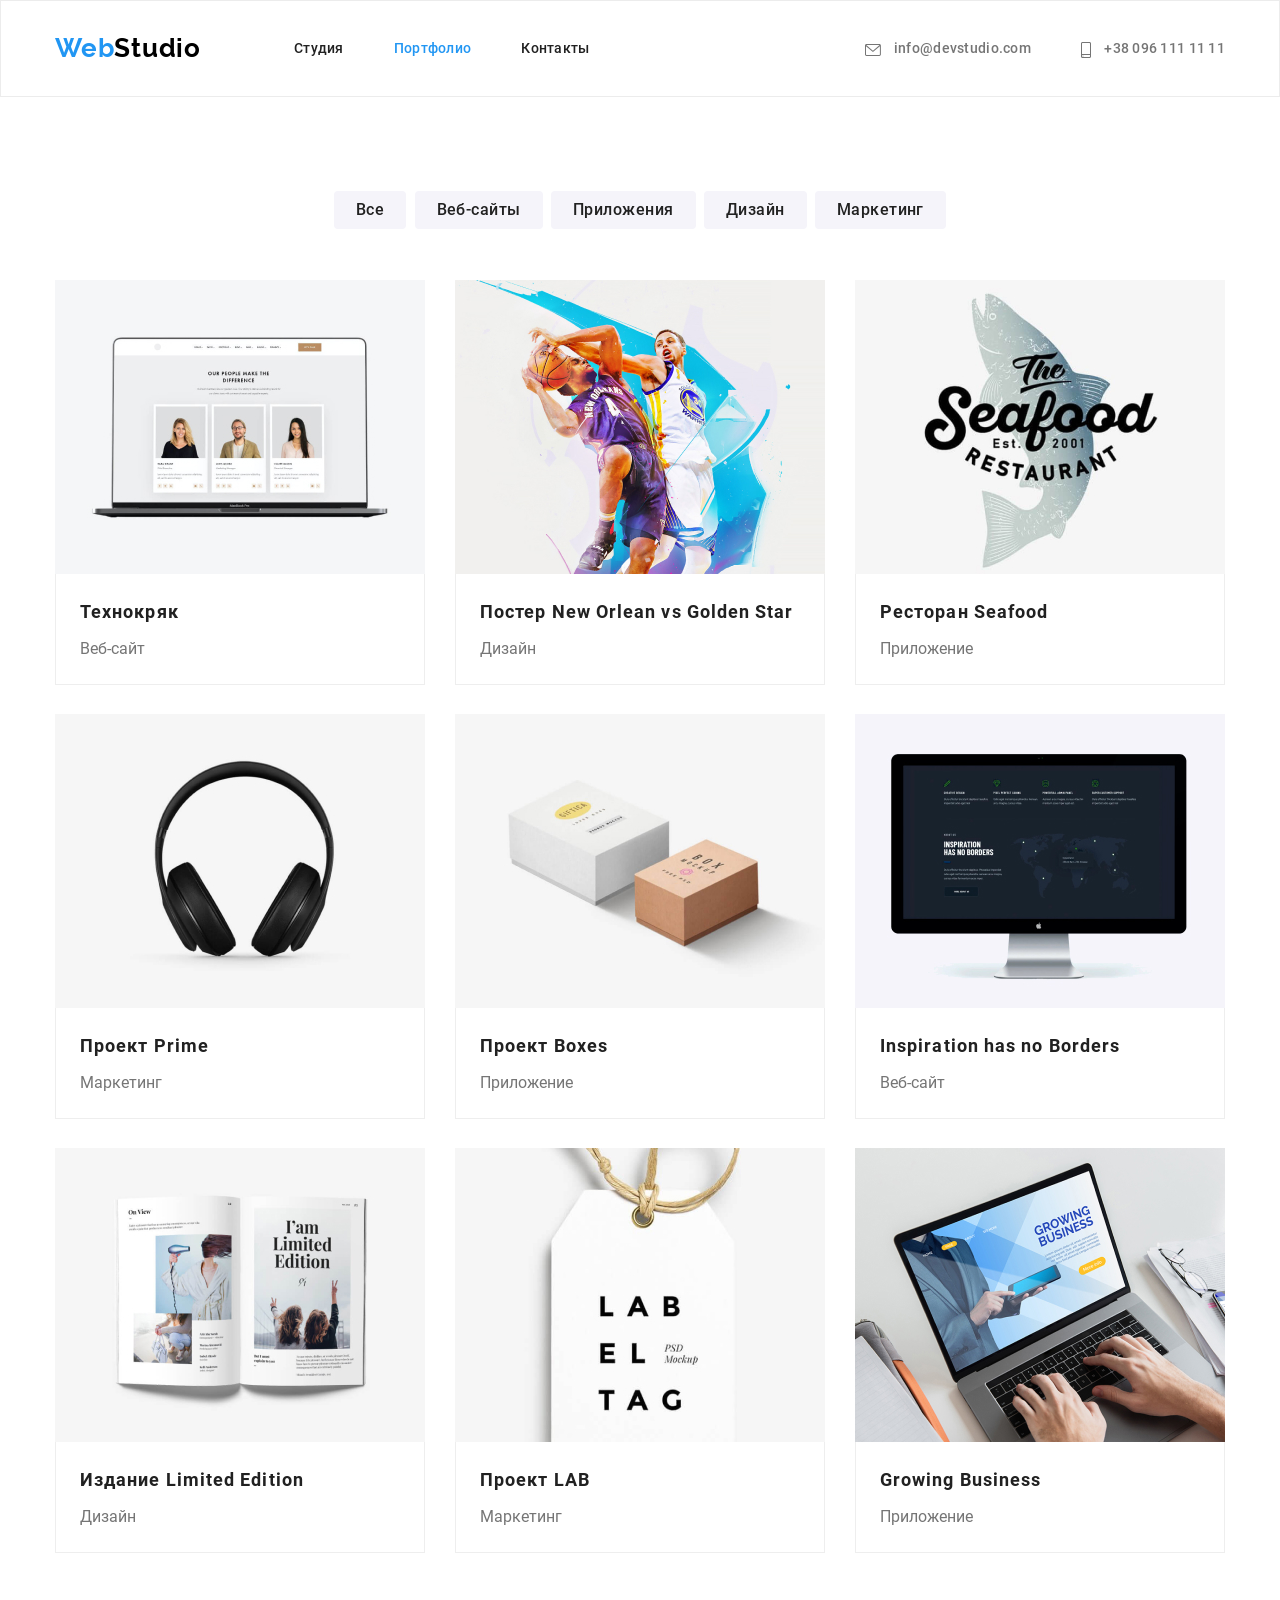
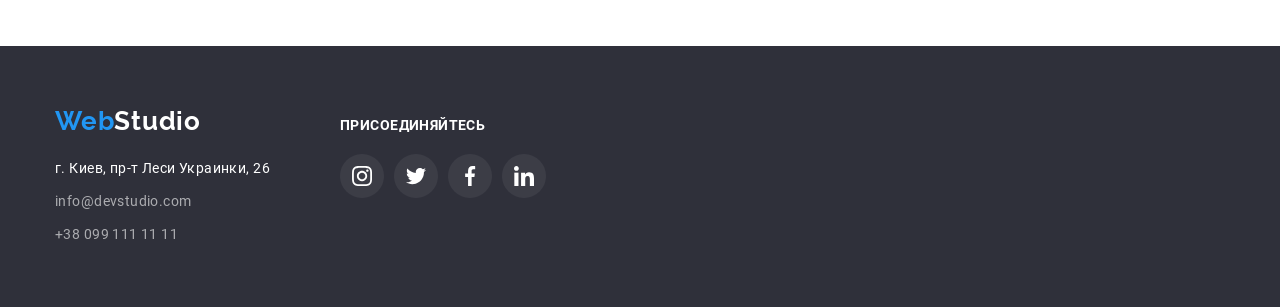
==== portfolio.html @ 945fa8ff "start" ====
<!DOCTYPE html>
<html lang="ru">

<head>
    <meta charset="UTF-8">
    <meta name="viewport" content="width=device-width, initial-scale=1.0">
    <title>Портфолио</title>
    <link rel="stylesheet"
        href="https://cdnjs.cloudflare.com/ajax/libs/modern-normalize/1.0.0/modern-normalize.min.css">
    <link rel="stylesheet" href="./css/fonts.css">
    <link rel="stylesheet" href="./css/style.css">
</head>

<body>
    <header class="header">
        <div class="container">
            <!-- Navigation -->
            <nav class="nav">
                <a class="nav-logo" href="./index.html">
                    <span class="logo-accent">Web</span>Studio
                </a>

                <ul class="nav-list">
                    <li class="nav-item">
                        <a class="item-link" href="./index.html">Студия</a>
                    </li>
                    <li class="nav-item">
                        <a class="item-link nav-accent" href="./portfolio.html">Портфолио</a>
                    </li>
                    <li class="nav-item">
                        <a class="item-link" href="#">Контакты</a>
                    </li>
                </ul>

                <ul class="contacts">
                    <li class="contacts-item">
                        <a class="contacts-link" href="mailto:info@devstudio.com">
                            <svg class="contacts-icon" width="16" height="12">
                                <use href="./images/sprite.svg#icon-envelope"></use>
                            </svg>
                            info@devstudio.com
                        </a>
                    </li>
                    <li class="contacts-item">
                        <a class="contacts-link" href="tel:+380961111111">
                            <svg class="contacts-icon" width="10" height="16">
                                <use href="./images/sprite.svg#icon-smartphone"></use>
                            </svg>
                            +38 096 111 11 11
                        </a>
                    </li>
                </ul>
            </nav>
        </div>
    </header>

    <main>
        <!-- Portfolio -->
        <section class="portfolio">
            <div class="container">
                <h1 class="visually-hidden">Портфолио</h1>
                <ul class="filters">
                    <li class="filters-item">
                        <button type="button" class="filters-button">Все</button>
                    </li>
                    <li class="filters-item">
                        <button type="button" class="filters-button">Веб-сайты</button>
                    </li>
                    <li class="filters-item">
                        <button type="button" class="filters-button">Приложения</button>
                    </li>
                    <li class="filters-item">
                        <button type="button" class="filters-button">Дизайн</button>
                    </li>
                    <li class="filters-item">
                        <button type="button" class="filters-button">Маркетинг</button>
                    </li>
                </ul>

                <!-- Projects -->
                <ul class="projects">
                    <li class="projects-list">
                        <a class="projects-link" href="#">
                            <img class="projects-img" src="images/portfolio/tehno.jpg" alt="Технокряк" width="380"
                                height="294">
                            <div class="projects-discription">
                                <h3 class="projects-name">Технокряк</h3>
                                <p class="projects-title">Веб-сайт</p>
                            </div>
                        </a>
                    </li>
                    <li class="projects-list">
                        <a class="projects-link" href="#">
                            <img class="projects-img" src="images/portfolio/poster.jpg"
                                alt="Постер New Orlean vs Golden Star" width="380" height="294">
                            <div class="projects-discription">
                                <h3 class="projects-name">Постер New Orlean vs Golden Star</h3>
                                <p class="projects-title">Дизайн</p>
                            </div>
                        </a>
                    </li>
                    <li class="projects-list">
                        <a class="projects-link" href="#">
                            <img class="projects-img" src="images/portfolio/seafood.jpg" alt="Ресторан Seafood"
                                width="380" height="294">
                            <div class="projects-discription">
                                <h3 class="projects-name">Ресторан Seafood</h3>
                                <p class="projects-title">Приложение</p>
                            </div>
                        </a>
                    </li>
                    <li class="projects-list">
                        <a class="projects-link" href="#">
                            <img class="projects-img" src="images/portfolio/prime.jpg" alt="Проект Prime" width="380"
                                height="294">
                            <div class="projects-discription">
                                <h3 class="projects-name">Проект Prime</h3>
                                <p class="projects-title">Маркетинг</p>
                            </div>
                        </a>
                    </li>
                    <li class="projects-list">
                        <a class="projects-link" href="#">
                            <img class="projects-img" src="images/portfolio/boxes.jpg" alt="Проект Boxes" width="380"
                                height="294">
                            <div class="projects-discription">
                                <h3 class="projects-name">Проект Boxes</h3>
                                <p class="projects-title">Приложение</p>
                            </div>
                        </a>
                    </li>
                    <li class="projects-list">
                        <a class="projects-link" href="#">
                            <img class="projects-img" src="images/portfolio/inspiration.jpg"
                                alt="Inspiration has no Borders" width="380" height="294">
                            <div class="projects-discription">
                                <h3 class="projects-name">Inspiration has no Borders</h3>
                                <p class="projects-title">Веб-сайт</p>
                            </div>
                        </a>
                    </li>
                    <li class="projects-list">
                        <a class="projects-link" href="#">
                            <img class="projects-img" src="images/portfolio/limited.jpg" alt="Издание Limited Edition"
                                width="380" height="294">
                            <div class="projects-discription">
                                <h3 class="projects-name">Издание Limited Edition</h3>
                                <p class="projects-title">Дизайн</p>
                            </div>
                        </a>
                    </li>
                    <li class="projects-list">
                        <a class="projects-link" href="#">
                            <img class="projects-img" src="images/portfolio/lab.jpg" alt="Проект LAB" width="380"
                                height="294">
                            <div class="projects-discription">
                                <h3 class="projects-name">Проект LAB</h3>
                                <p class="projects-title">Маркетинг</p>
                            </div>
                        </a>
                    </li>
                    <li class="projects-list">
                        <a class="projects-link" href="#">
                            <img class="projects-img" src="images/portfolio/growing.jpg" alt="Growing Business"
                                width="380" height="294">
                            <div class="projects-discription">
                                <h3 class="projects-name">Growing Business</h3>
                                <p class="projects-title">Приложение</p>
                            </div>
                        </a>
                    </li>
                </ul>
            </div>
        </section>
    </main>

    <footer class="footer">
        <div class="container">
            <!-- Contacts-->
            <div class="footer-address">
                <a href="./index.html" class="footer-link">
                    <span class="footer-logo">Web</span>Studio
                </a>
                <address class="address">
                    <ul class="address-list">
                        <li class="address-item">
                            <a class="address-map" href="https://goo.gl/maps/bj7WodvELnyaLLuA9" target="_blank">г. Киев,
                                пр-т Леси Украинки, 26</a>
                        </li>
                        <li class="address-item">
                            <a class="address-link" href="mailto:info@devstudio.com">info@devstudio.com</a>
                        </li>
                        <li class="address-item">
                            <a class="address-link" href="tel:+380961111111">+38 099 111 11 11</a>
                        </li>
                    </ul>
                </address>
            </div>
            <div class="footer-social">
                <h2 class="footer-title">присоединяйтесь</h2>
                <ul class="footer-social-list">
                    <li class="footer-social-item">
                        <a class="footer-social-link" href="https://www.instagram.com" target="_blank">
                            <svg class="footer-social-icon" width="20" height="20">
                                <use href="./images/sprite.svg#icon-instagram"></use>
                            </svg>
                        </a>
                    </li>
                    <li class="footer-social-item">
                        <a class="footer-social-link" href="https://twitter.com" target="_blank">
                            <svg class="footer-social-icon" width="20" height="20">
                                <use href="./images/sprite.svg#icon-twitter"></use>
                            </svg>
                        </a>
                    </li>
                    <li class="footer-social-item">
                        <a class="footer-social-link" href="https://www.facebook.com" target="_blank">
                            <svg class="footer-social-icon" width="20" height="20">
                                <use href="./images/sprite.svg#icon-facebook"></use>
                            </svg>
                        </a>
                    </li>
                    <li class="footer-social-item">
                        <a class="footer-social-link" href="https://www.linkedin.com" target="_blank">
                            <svg class="footer-social-icon" width="20" height="20">
                                <use href="./images/sprite.svg#icon-linkedin"></use>
                            </svg>
                        </a>
                    </li>
                </ul>
            </div>
        </div>
    </footer>
</body>

</html>
---- css/fonts.css ----
@font-face {
  font-family: "Roboto";
  src: url("../font/Roboto-Bold.woff2") format("woff2"),
    url("../font/Roboto-Bold.woff") format("woff");
  font-weight: 700;
  font-style: normal;
}

@font-face {
  font-family: "Roboto";
  src: url("../font/Roboto-Regular.woff2") format("woff2"),
    url("../font/Roboto-Regular.woff") format("woff");
  font-weight: 400;
  font-style: normal;
}

@font-face {
  font-family: "Roboto";
  src: url("../font/Roboto-Black.woff2") format("woff2"),
    url("../font/Roboto-Black.woff") format("woff");
  font-weight: 900;
  font-style: normal;
}

@font-face {
  font-family: "Roboto";
  src: url("../font/Roboto-Medium.woff2") format("woff2"),
    url("../font/Roboto-Medium.woff") format("woff");
  font-weight: 500;
  font-style: normal;
}

@font-face {
  font-family: "Raleway";
  src: url("../font/Raleway-Bold.woff2") format("woff2"),
    url("../font/Raleway-Bold.woff") format("woff");
  font-weight: 700;
  font-style: normal;
}
---- css/style.css ----
:root {
  --primary-text-color: #212121;
  --secondary-text-color: #757575;
  --accent-text-color: #2196f3;
  --reserve-text-color: #ffffff;
  --primary-font-family: "Roboto", sans-serif;
  --secondary-font-family: "Raleway", sans-serif;
}

html {
  box-sizing: border-box;
}

*,
*::before,
*::after {
  box-sizing: inherit;
}

body {
  font-family: var(--primary-font-family);
}

h1,
h2,
h3,
p {
  margin: 0;
}

ul {
  list-style: none;
  margin: 0;
  padding: 0;
}

a {
  text-decoration: none;
}

img {
  display: block;
  max-width: 100%;
  height: auto;
}

.container {
  width: 1200px;
  padding: 0 15px;
  margin: 0 auto;
}

.title {
  margin-bottom: 50px;
  color: var(--primary-text-color);
  font-size: 36px;
  font-weight: 700;
  font-style: normal;
  text-align: center;
  line-height: 1.16;
  letter-spacing: 0.03em;
}

.visually-hidden {
  position: absolute;
  width: 1px;
  height: 1px;
  margin: -1px;
  border: 0;
  padding: 0;

  white-space: nowrap;
  clip-path: inset(100%);
  clip: rect(0 0 0 0);
  overflow: hidden;
}

/* ========== HEADER ==========*/
.header {
  border: 1px solid #ececec;
}
.nav {
  display: flex;
  align-items: center;
  padding-top: 32px;
  padding-bottom: 32px;
}
.nav-logo {
  font-family: var(--secondary-font-family);
  color: #000000;
  font-weight: 700;
  font-size: 26px;
  font-style: normal;
  line-height: 1.19;
  letter-spacing: 0.03em;
}

.nav-list {
  display: flex;
  align-items: center;
  margin-left: 93px;
}

.nav-item:not(:last-child) {
  margin-right: 50px;
}

.logo-accent {
  color: var(--accent-text-color);
}

.item-link {
  color: var(--primary-text-color);
  font-size: 14px;
  font-weight: 500;
  font-style: normal;
  line-height: 1.14;
  letter-spacing: 0.02em;
}

.nav-accent {
  color: var(--accent-text-color);
}

.contacts {
  display: flex;
  align-items: center;
  margin-left: auto;
}

.contacts-item {
  margin-left: 50px;
}

.contacts-link {
  color: var(--secondary-text-color);
  font-size: 14px;
  font-weight: 500;
  font-style: normal;
  line-height: 1.14;
  letter-spacing: 0.02em;
}

.item-link:hover,
.item-link:focus,
.contacts-link:hover,
.contacts-link:focus {
  color: var(--accent-text-color);
}

.contacts-icon {
  fill: currentColor;
  margin-right: 10px;
  vertical-align: middle;
}

/* =========== HERO ==========*/
.hero {
  background-color: #2f303a;
  background-image: linear-gradient(
      rgba(47, 48, 58, 0.4),
      rgba(47, 48, 58, 0.4)
    ),
    url(../images/hero/hero.jpg);
  max-width: 1600px;
  background-repeat: no-repeat;
  background-position: center;
  margin: auto;
  background-size: cover;
  text-align: center;
  padding-top: 200px;
  padding-bottom: 200px;
}

.hero-title {
  color: var(--reserve-text-color);
  font-size: 44px;
  font-weight: 900;
  font-style: normal;
  line-height: 1.36;
  letter-spacing: 0.06em;
  text-transform: uppercase;
  margin-bottom: 30px;
}

.hero-btn {
  display: block;
  margin: 0 auto;
  min-width: 200px;
  height: 50px;
  border-radius: 4px;
  border: 1px solid var(--accent-text-color);
  color: var(--reserve-text-color);
  background-color: var(--accent-text-color);
  font-size: 16px;
  font-weight: 700;
  font-style: normal;
  letter-spacing: 0.06em;
  line-height: 1.87;
  align-items: center;
}

/* ========= ADVANTAGES ======== */
.advantage {
  padding-top: 94px;
  padding-bottom: 94px;
}

.advantage-list {
  display: flex;
  align-items: flex-start;
  justify-content: space-between;
}

.advantage-item {
  min-width: 270px;
}

.advantage-pic {
  background-color: #f5f4fa;
  border-radius: 4px;
  height: 120px;
  padding: 25px 100px;
  margin-bottom: 30px;
}

.advantage-item:not(:last-child) {
  margin-right: 30px;
}

.advantage-title {
  color: var(--primary-text-color);
  font-size: 14px;
  font-weight: 700;
  font-style: normal;
  line-height: 1.14;
  letter-spacing: 0.03em;
  text-transform: uppercase;
  margin-bottom: 10px;
}

.advantage-text {
  color: var(--secondary-text-color);
  font-size: 14px;
  font-weight: 400;
  font-style: normal;
  line-height: 1.71;
  letter-spacing: 0.03em;
}

/*  ========SERVICES======== */
.services {
  padding-bottom: 94px;
}

.services-list {
  display: flex;
  justify-content: space-between;
}

/* ======= TEAM ======= */
.team {
  background-color: #f5f4fa;
  text-align: center;
  padding-top: 94px;
  padding-bottom: 94px;
}

.team-list {
  display: flex;
  justify-content: space-between;
}

.team-worker {
  background-color: #ffffff;
  width: 270px;
  height: 428px;
  box-shadow: 0px 1px 3px rgba(0, 0, 0, 0.12), 0px 1px 1px rgba(0, 0, 0, 0.14),
    0px 2px 1px rgba(0, 0, 0, 0.2);
  border-radius: 0px 0px 4px 4px;
  padding-bottom: 30px;
}

.worker-discription {
  margin-top: 30px;
  padding-right: 32px;
  padding-left: 32px;
}

.worker-name {
  color: var(--primary-text-color);
  font-size: 16px;
  font-weight: 500;
  font-style: normal;
  text-align: center;
  line-height: 1.18;
  letter-spacing: 0.03em;
}

.worker-post {
  color: var(--secondary-text-color);
  margin-top: 10px;
  font-size: 16px;
  font-weight: 400;
  font-style: normal;
  line-height: 1.18;
  letter-spacing: 0.03em;
}

.worker-social {
  display: flex;
  margin-top: 16px;
  justify-content: space-between;
}

.social-link {
  display: flex;
  justify-content: center;
  align-items: center;
  width: 44px;
  height: 44px;
  border-radius: 50%;
  color: #afb1b8;
}

.social-link:hover,
.social-link:focus {
  background-color: var(--accent-text-color);
  color: var(--reserve-text-color);
}

.social-network {
  fill: currentColor;
}

/* ========= REGULAR CUSTOMERS ======== */
.customers {
  padding-top: 94px;
  padding-bottom: 94px;
}

.customers-list {
  display: flex;
  justify-content: space-between;
}

.customers-link {
  display: flex;
  justify-content: center;
  align-items: center;
  color: #afb1b8;
  width: 170px;
  height: 90px;
  border: 1px solid;
  border-radius: 4px;
}

.customers-logo {
  fill: currentColor;
}

.customers-link:hover,
.customers-link:focus {
  color: var(--accent-text-color);
  border-color: var(--accent-text-color);
}

/* ====== PORTFOLIO BUTTONS ======== */
.filters {
  display: flex;
  width: 620px;
  min-height: 39px;
  margin: auto;
  margin-bottom: 50px;
  justify-content: space-between;
}

.filters-item {
  display: block;
  margin: 0 auto;
}

.filters-button {
  padding: 6px 22px;
  font-family: var(--primary-font-family);
  background-color: #f5f4fa;
  color: var(--primary-text-color);
  font-size: 16px;
  font-weight: 500;
  text-align: center;
  line-height: 1.62;
  letter-spacing: 0.03em;
  border-radius: 4px;
  cursor: pointer;
  border: none;
}

.filters-button:hover,
.filters-button:focus {
  background-color: var(--accent-text-color);
  color: var(--reserve-text-color);
}

/* ====== PORTFOLIO PROJECTS ======== */
.portfolio .container {
  padding-bottom: 94px;
  padding-top: 94px;
}
.projects {
  display: flex;
  justify-content: space-between;
  flex-wrap: wrap;
}

.projects-list {
  width: 370px;
  height: 404px;
  margin-bottom: 30px;
}

.projects-link {
  display: block;
}

.projects-link:hover,
.projects-link:focus {
  box-shadow: 0px 1px 1px rgba(0, 0, 0, 0.12), 0px 4px 4px rgba(0, 0, 0, 0.06),
    1px 4px 6px rgba(0, 0, 0, 0.16);
}

.projects-list:nth-last-child(-n + 3) {
  margin-bottom: 0;
}

.projects-discription {
  padding: 20px 24px;
  border-right: 1px solid #eeeeee;
  border-bottom: 1px solid #eeeeee;
  border-left: 1px solid #eeeeee;
}

.projects-name {
  color: var(--primary-text-color);
  height: 35px;
  font-size: 18px;
  font-weight: 700;
  font-style: normal;
  line-height: 2;
  letter-spacing: 0.06em;
  margin-bottom: 5px;
}

.projects-title {
  color: var(--secondary-text-color);
  height: 30px;
  font-size: 16px;
  font-weight: 400;
  font-style: normal;
  line-height: 1.87;
  letter-spacing: 0.03;
}

/* ====== FOOTER ======== */
.footer {
  background-color: #2f303a;
}

.footer .container {
  padding-top: 60px;
  padding-bottom: 60px;
  display: flex;
}
.footer-social {
  margin-left: 70px;
  padding-top: 12px;
  width: 206px;
  height: 80px;
}

.footer-social-item {
  width: 44px;
  height: 44px;
}

.footer-social-list {
  display: flex;
  justify-content: space-between;
  margin-top: 20px;
}

.footer-social-link {
  display: flex;
  justify-content: center;
  align-items: center;
  width: 44px;
  height: 44px;
  border-radius: 50%;
  color: var(--reserve-text-color);
  background-color: #ffffff10;
}

.footer-social-icon {
  fill: currentColor;
}

.footer-social-link:hover,
.footer-social-link:focus {
  background-color: var(--accent-text-color);
  color: var(--reserve-text-color);
}

.footer-link {
  font-family: var(--secondary-font-family);
  color: var(--reserve-text-color);
  font-size: 26px;
  font-weight: 700;
  font-style: normal;
  line-height: 1.19;
  letter-spacing: 0.03em;
}

.footer-title {
  font-family: var(--primary-font-family);
  color: var(--reserve-text-color);
  font-style: normal;
  font-weight: 700;
  font-size: 14px;
  line-height: 1.14;
  letter-spacing: 0.03em;
  text-transform: uppercase;
}

.footer-logo {
  color: var(--accent-text-color);
}

.address {
  margin-top: 20px;
}

.address-map {
  color: var(--reserve-text-color);
  font-size: 14px;
  font-weight: 400;
  font-style: normal;
  line-height: 1.71;
  letter-spacing: 0.03em;
}

.address-item:not(:last-child) {
  margin-bottom: 9px;
}

.address-link {
  color: rgba(255, 255, 255, 0.6);
  font-size: 14px;
  font-weight: 400;
  font-style: normal;
  line-height: 1.71;
  letter-spacing: 0.03em;
}
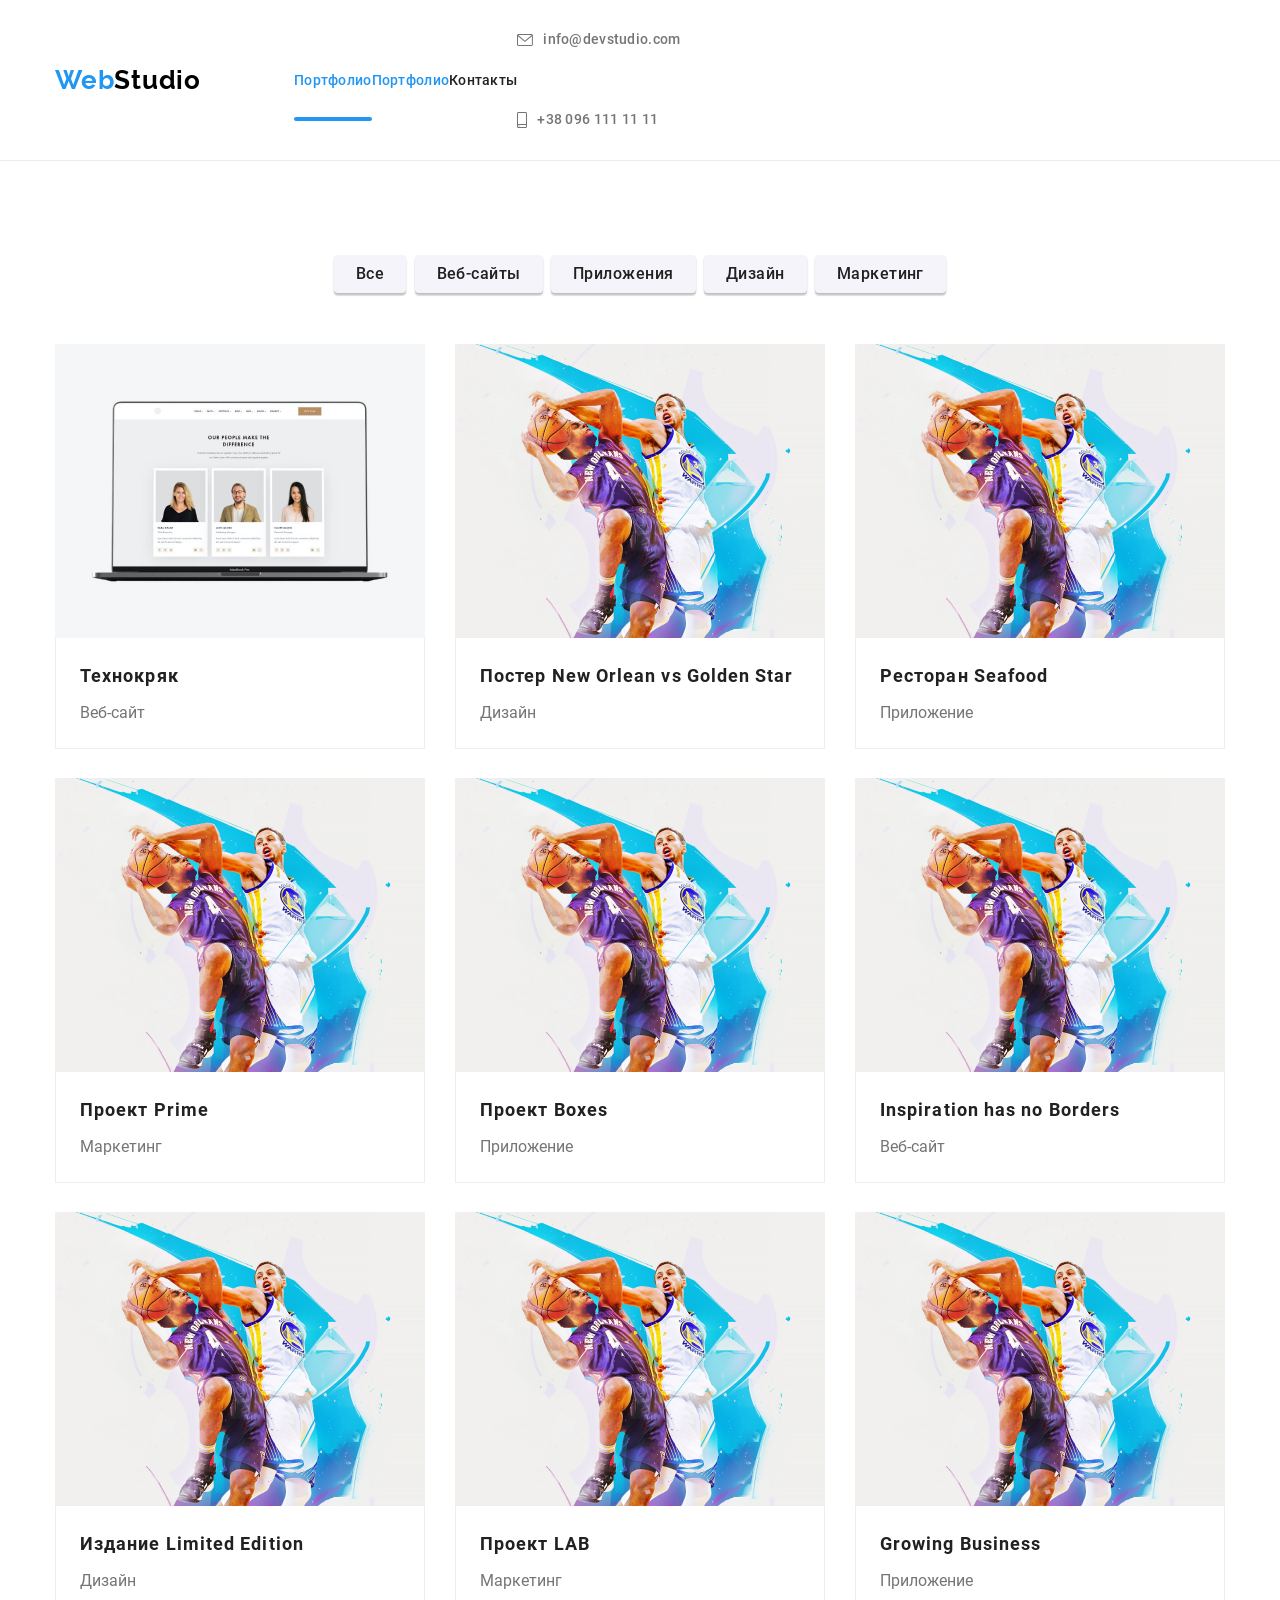
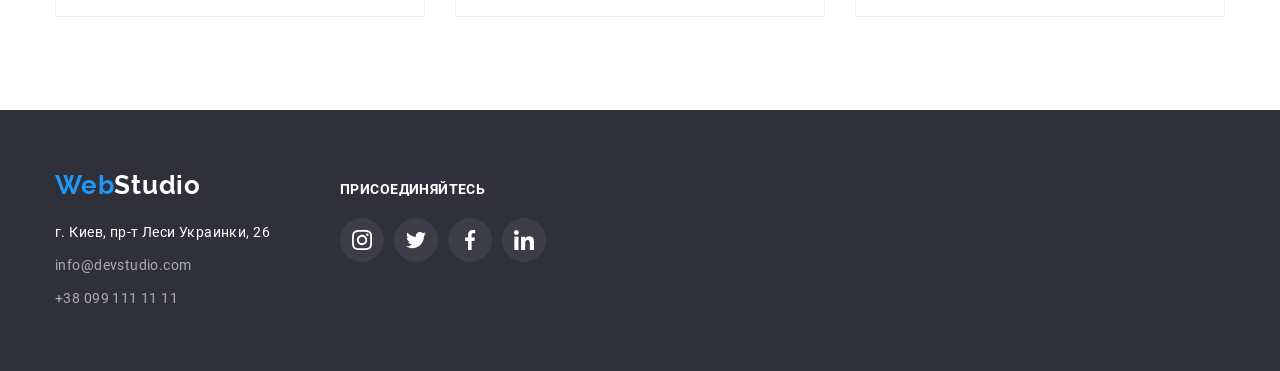
==== commit 868566e4: "addition modal bottoms and some changes" ====
--- a/portfolio.html
+++ b/portfolio.html
@@ -22,7 +22,7 @@
 
                 <ul class="nav-list">
                     <li class="nav-item">
-                        <a class="item-link" href="./index.html">Студия</a>
+                        <a class="item-link nav-accent active" href="./portfolio.html">Портфолио</a>
                     </li>
                     <li class="nav-item">
                         <a class="item-link nav-accent" href="./portfolio.html">Портфолио</a>
@@ -31,6 +31,7 @@
                         <a class="item-link" href="#">Контакты</a>
                     </li>
                 </ul>
+            </nav>
 
                 <ul class="contacts">
                     <li class="contacts-item">
@@ -50,7 +51,7 @@
                         </a>
                     </li>
                 </ul>
-            </nav>
+            
         </div>
     </header>
 
@@ -81,8 +82,12 @@
                 <ul class="projects">
                     <li class="projects-list">
                         <a class="projects-link" href="#">
-                            <img class="projects-img" src="images/portfolio/tehno.jpg" alt="Технокряк" width="380"
-                                height="294">
+                            <div class="thumb">
+                                <p class="overlay">Технокряк это современная площадка распространения коронавируса. Компании используют эту
+                                    платформу для цифрового
+                                    шпионажа и атак на защищённые сервера конкурентов.</p>
+                                <img class="projects-img" src="images/portfolio/tehno.jpg" alt="Технокряк" width="380" height="294">
+                            </div>
                             <div class="projects-discription">
                                 <h3 class="projects-name">Технокряк</h3>
                                 <p class="projects-title">Веб-сайт</p>
@@ -91,8 +96,13 @@
                     </li>
                     <li class="projects-list">
                         <a class="projects-link" href="#">
-                            <img class="projects-img" src="images/portfolio/poster.jpg"
-                                alt="Постер New Orlean vs Golden Star" width="380" height="294">
+                        <div class="thumb">
+                            <p class="overlay">Технокряк это современная площадка распространения коронавируса. Компании используют эту
+                                платформу для цифрового
+                                шпионажа и атак на защищённые сервера конкурентов.</p>
+                            <img class="projects-img" src="images/portfolio/poster.jpg" alt="Постер New Orlean vs Golden Star" width="380"
+                                height="294">
+                        </div>
                             <div class="projects-discription">
                                 <h3 class="projects-name">Постер New Orlean vs Golden Star</h3>
                                 <p class="projects-title">Дизайн</p>
@@ -101,8 +111,13 @@
                     </li>
                     <li class="projects-list">
                         <a class="projects-link" href="#">
-                            <img class="projects-img" src="images/portfolio/seafood.jpg" alt="Ресторан Seafood"
-                                width="380" height="294">
+                            <div class="thumb">
+                                <p class="overlay">Технокряк это современная площадка распространения коронавируса. Компании используют эту
+                                    платформу для цифрового
+                                    шпионажа и атак на защищённые сервера конкурентов.</p>
+                                <img class="projects-img" src="images/portfolio/poster.jpg" alt="Постер New Orlean vs Golden Star" width="380"
+                                    height="294">
+                            </div>
                             <div class="projects-discription">
                                 <h3 class="projects-name">Ресторан Seafood</h3>
                                 <p class="projects-title">Приложение</p>
@@ -111,8 +126,13 @@
                     </li>
                     <li class="projects-list">
                         <a class="projects-link" href="#">
-                            <img class="projects-img" src="images/portfolio/prime.jpg" alt="Проект Prime" width="380"
-                                height="294">
+                            <div class="thumb">
+                                <p class="overlay">Технокряк это современная площадка распространения коронавируса. Компании используют эту
+                                    платформу для цифрового
+                                    шпионажа и атак на защищённые сервера конкурентов.</p>
+                                <img class="projects-img" src="images/portfolio/poster.jpg" alt="Постер New Orlean vs Golden Star" width="380"
+                                    height="294">
+                            </div>
                             <div class="projects-discription">
                                 <h3 class="projects-name">Проект Prime</h3>
                                 <p class="projects-title">Маркетинг</p>
@@ -121,8 +141,12 @@
                     </li>
                     <li class="projects-list">
                         <a class="projects-link" href="#">
-                            <img class="projects-img" src="images/portfolio/boxes.jpg" alt="Проект Boxes" width="380"
-                                height="294">
+                            <div class="thumb">
+                                <p class="overlay">Технокряк это современная площадка распространения коронавируса. Компании используют эту платформу для цифрового
+                                шпионажа и атак на защищённые сервера конкурентов.</p>
+                                <img class="projects-img" src="images/portfolio/poster.jpg" alt="Постер New Orlean vs Golden Star" width="380"
+                                    height="294">
+                            </div>  
                             <div class="projects-discription">
                                 <h3 class="projects-name">Проект Boxes</h3>
                                 <p class="projects-title">Приложение</p>
@@ -131,8 +155,13 @@
                     </li>
                     <li class="projects-list">
                         <a class="projects-link" href="#">
-                            <img class="projects-img" src="images/portfolio/inspiration.jpg"
-                                alt="Inspiration has no Borders" width="380" height="294">
+                        <div class="thumb">
+                            <p class="overlay">Технокряк это современная площадка распространения коронавируса. Компании используют эту
+                            платформу для цифрового
+                            шпионажа и атак на защищённые сервера конкурентов.</p>
+                        <img class="projects-img" src="images/portfolio/poster.jpg" alt="Постер New Orlean vs Golden Star" width="380"
+                        height="294">
+                        </div>
                             <div class="projects-discription">
                                 <h3 class="projects-name">Inspiration has no Borders</h3>
                                 <p class="projects-title">Веб-сайт</p>
@@ -141,8 +170,13 @@
                     </li>
                     <li class="projects-list">
                         <a class="projects-link" href="#">
-                            <img class="projects-img" src="images/portfolio/limited.jpg" alt="Издание Limited Edition"
-                                width="380" height="294">
+                            <div class="thumb">
+                                <p class="overlay">Технокряк это современная площадка распространения коронавируса. Компании используют эту
+                                    платформу для цифрового
+                                    шпионажа и атак на защищённые сервера конкурентов.</p>
+                                <img class="projects-img" src="images/portfolio/poster.jpg" alt="Постер New Orlean vs Golden Star" width="380"
+                                    height="294">
+                            </div>
                             <div class="projects-discription">
                                 <h3 class="projects-name">Издание Limited Edition</h3>
                                 <p class="projects-title">Дизайн</p>
@@ -151,8 +185,13 @@
                     </li>
                     <li class="projects-list">
                         <a class="projects-link" href="#">
-                            <img class="projects-img" src="images/portfolio/lab.jpg" alt="Проект LAB" width="380"
-                                height="294">
+                            <div class="thumb">
+                                <p class="overlay">Технокряк это современная площадка распространения коронавируса. Компании используют эту
+                                    платформу для цифрового
+                                    шпионажа и атак на защищённые сервера конкурентов.</p>
+                                <img class="projects-img" src="images/portfolio/poster.jpg" alt="Постер New Orlean vs Golden Star" width="380"
+                                    height="294">
+                            </div>
                             <div class="projects-discription">
                                 <h3 class="projects-name">Проект LAB</h3>
                                 <p class="projects-title">Маркетинг</p>
@@ -161,8 +200,13 @@
                     </li>
                     <li class="projects-list">
                         <a class="projects-link" href="#">
-                            <img class="projects-img" src="images/portfolio/growing.jpg" alt="Growing Business"
-                                width="380" height="294">
+                            <div class="thumb">
+                                <p class="overlay">Технокряк это современная площадка распространения коронавируса. Компании используют эту
+                                    платформу для цифрового
+                                    шпионажа и атак на защищённые сервера конкурентов.</p>
+                                <img class="projects-img" src="images/portfolio/poster.jpg" alt="Постер New Orlean vs Golden Star" width="380"
+                                    height="294">
+                            </div>
                             <div class="projects-discription">
                                 <h3 class="projects-name">Growing Business</h3>
                                 <p class="projects-title">Приложение</p>
--- a/css/fonts.css
+++ b/css/fonts.css
@@ -37,3 +37,43 @@
   font-weight: 700;
   font-style: normal;
 }
+
+@font-face {
+  font-family: "Roboto";
+  src: url("../font/Roboto-Bold.woff2") format("woff2"),
+    url("../font/Roboto-Bold.woff") format("woff");
+  font-weight: 700;
+  font-style: normal;
+}
+
+@font-face {
+  font-family: "Roboto";
+  src: url("../font/Roboto-Regular.woff2") format("woff2"),
+    url("../font/Roboto-Regular.woff") format("woff");
+  font-weight: 400;
+  font-style: normal;
+}
+
+@font-face {
+  font-family: "Roboto";
+  src: url("../font/Roboto-Black.woff2") format("woff2"),
+    url("../font/Roboto-Black.woff") format("woff");
+  font-weight: 900;
+  font-style: normal;
+}
+
+@font-face {
+  font-family: "Roboto";
+  src: url("../font/Roboto-Medium.woff2") format("woff2"),
+    url("../font/Roboto-Medium.woff") format("woff");
+  font-weight: 500;
+  font-style: normal;
+}
+
+@font-face {
+  font-family: "Raleway";
+  src: url("../font/Raleway-Bold.woff2") format("woff2"),
+    url("../font/Raleway-Bold.woff") format("woff");
+  font-weight: 700;
+  font-style: normal;
+}
--- a/css/style.css
+++ b/css/style.css
@@ -77,14 +77,46 @@
 
 /* ========== HEADER ==========*/
 .header {
-  border: 1px solid #ececec;
-}
+  border-bottom: 1px solid #ececec;
+}
+
+.header .container {
+  display: flex;
+  align-items: center;
+}
+
 .nav {
   display: flex;
   align-items: center;
-  padding-top: 32px;
-  padding-bottom: 32px;
-}
+}
+
+.nav-list {
+  display: flex;
+  align-items: center;
+  margin-left: 93px;
+}
+
+.nav-item:not(:last-child) .contacts-item:not(:last-child) {
+  margin-right: 50px;
+}
+
+.logo-accent {
+  color: var(--accent-text-color);
+}
+
+.item-link {
+  color: var(--primary-text-color);
+  font-size: 14px;
+  font-weight: 500;
+  font-style: normal;
+  line-height: 1.14;
+  letter-spacing: 0.02em;
+}
+
+.nav-accent {
+  color: var(--accent-text-color);
+}
+
 .nav-logo {
   font-family: var(--secondary-font-family);
   color: #000000;
@@ -94,23 +126,13 @@
   line-height: 1.19;
   letter-spacing: 0.03em;
 }
-
-.nav-list {
-  display: flex;
-  align-items: center;
-  margin-left: 93px;
-}
-
-.nav-item:not(:last-child) {
-  margin-right: 50px;
-}
-
-.logo-accent {
-  color: var(--accent-text-color);
-}
-
-.item-link {
-  color: var(--primary-text-color);
+.contacts-link {
+  display: flex;
+  align-items: center;
+  color: var(--secondary-text-color);
+}
+
+.contacts-link {
   font-size: 14px;
   font-weight: 500;
   font-style: normal;
@@ -118,27 +140,12 @@
   letter-spacing: 0.02em;
 }
 
-.nav-accent {
-  color: var(--accent-text-color);
-}
-
-.contacts {
-  display: flex;
-  align-items: center;
-  margin-left: auto;
-}
-
-.contacts-item {
-  margin-left: 50px;
-}
-
-.contacts-link {
-  color: var(--secondary-text-color);
-  font-size: 14px;
-  font-weight: 500;
-  font-style: normal;
-  line-height: 1.14;
-  letter-spacing: 0.02em;
+.contacts-link,
+.item-link {
+  position: relative;
+
+  padding-top: 32px;
+  padding-bottom: 32px;
 }
 
 .item-link:hover,
@@ -152,6 +159,23 @@
   fill: currentColor;
   margin-right: 10px;
   vertical-align: middle;
+}
+
+.active {
+  color: var(--accent-text-color);
+}
+
+.active::after {
+  content: "";
+  position: absolute;
+  left: 0;
+  bottom: 0;
+  display: block;
+  width: 100%;
+  height: 4px;
+  background-color: var(--accent-text-color);
+  border-radius: 2px;
+  transform: translateY(25%);
 }
 
 /* =========== HERO ==========*/
@@ -174,6 +198,9 @@
 
 .hero-title {
   color: var(--reserve-text-color);
+  max-width: 696px;
+  margin-left: auto;
+  margin-right: auto;
   font-size: 44px;
   font-weight: 900;
   font-style: normal;
@@ -237,6 +264,7 @@
   letter-spacing: 0.03em;
   text-transform: uppercase;
   margin-bottom: 10px;
+  cursor: pointer;
 }
 
 .advantage-text {
@@ -256,6 +284,32 @@
 .services-list {
   display: flex;
   justify-content: space-between;
+}
+
+.services-item {
+  position: relative;
+}
+
+.services-title {
+  position: absolute;
+  left: 0;
+  bottom: 0;
+  padding-top: 27px;
+  padding-bottom: 27px;
+  width: 100%;
+  height: 70px;
+  background-color: rgba(47, 48, 58, 0.8);
+
+  font-family: var(--primary-font-family);
+  color: var(--reserve-text-color);
+  line-height: 1.14;
+  letter-spacing: 0.03em;
+  font-style: normal;
+  font-weight: 700;
+  font-size: 14px;
+  text-align: center;
+  text-transform: uppercase;
+  transform: translateY(0);
 }
 
 /* ======= TEAM ======= */
@@ -393,6 +447,8 @@
   border-radius: 4px;
   cursor: pointer;
   border: none;
+  box-shadow: 0px 3px 1px rgba(0, 0, 0, 0.1), 0px 1px 2px rgba(0, 0, 0, 0.08),
+    0px 2px 2px rgba(0, 0, 0, 0.12);
 }
 
 .filters-button:hover,
@@ -470,6 +526,35 @@
   padding-bottom: 60px;
   display: flex;
 }
+
+.thumb {
+  position: relative;
+  overflow: hidden;
+}
+
+.overlay {
+  position: absolute;
+  left: 0;
+  bottom: 0;
+
+  padding: 63px 24px;
+  width: 100%;
+  height: 100%;
+  background-color: rgba(33, 150, 243, 0.9);
+  color: var(--reserve-text-color);
+  font-size: 18px;
+  line-height: 1.56;
+  letter-spacing: 0.03em;
+
+  transform: translateY(100%);
+  transition: all 250ms cubic-bezier(0.4, 0, 0.2, 1);
+}
+
+.projects-link:hover .overlay,
+.projects-link:focus .overlay {
+  transform: translateY(0);
+}
+
 .footer-social {
   margin-left: 70px;
   padding-top: 12px;
@@ -559,3 +644,54 @@
   line-height: 1.71;
   letter-spacing: 0.03em;
 }
+
+/* ====== MODAL BUTTON ======== */
+.backdrop {
+  position: fixed;
+  top: 0;
+  left: 0;
+
+  min-width: 100%;
+  min-height: 100%;
+  background-color: rgba(0, 0, 0, 0.2);
+  opacity: 1;
+  transition: opacity 700ms linear;
+}
+
+.backdrop.is-hidden {
+  opacity: 0;
+  visibility: none;
+  pointer-events: none;
+}
+
+.modal {
+  position: absolute;
+  top: 50%;
+  left: 50%;
+  transform: translate(-50%, -50%) scale(1);
+  transition: transform 700ms cubic-bezier(0.42, 0, 0.58, 1);
+
+  padding: 8px;
+  width: 528px;
+  height: 581px;
+  border-radius: 4px;
+  background-color: var(--reserve-text-color);
+  box-shadow: 0px 1px 3px rgba(0, 0, 0, 0.12), 0px 1px 1px rgba(0, 0, 0, 0.14),
+    0px 2px 1px rgba(0, 0, 0, 0.2);
+}
+
+.modal-btn {
+  position: absolute;
+  top: 8px;
+  right: 8px;
+  cursor: pointer;
+  width: 30px;
+  height: 30px;
+  border: 1px solid rgba(0, 0, 0, 0.1);
+  border-radius: 50%;
+  background: #ffffff;
+}
+
+.backdrop.is-hidden .modal {
+  transform: translate(-50%, -50%) scale(0);
+}
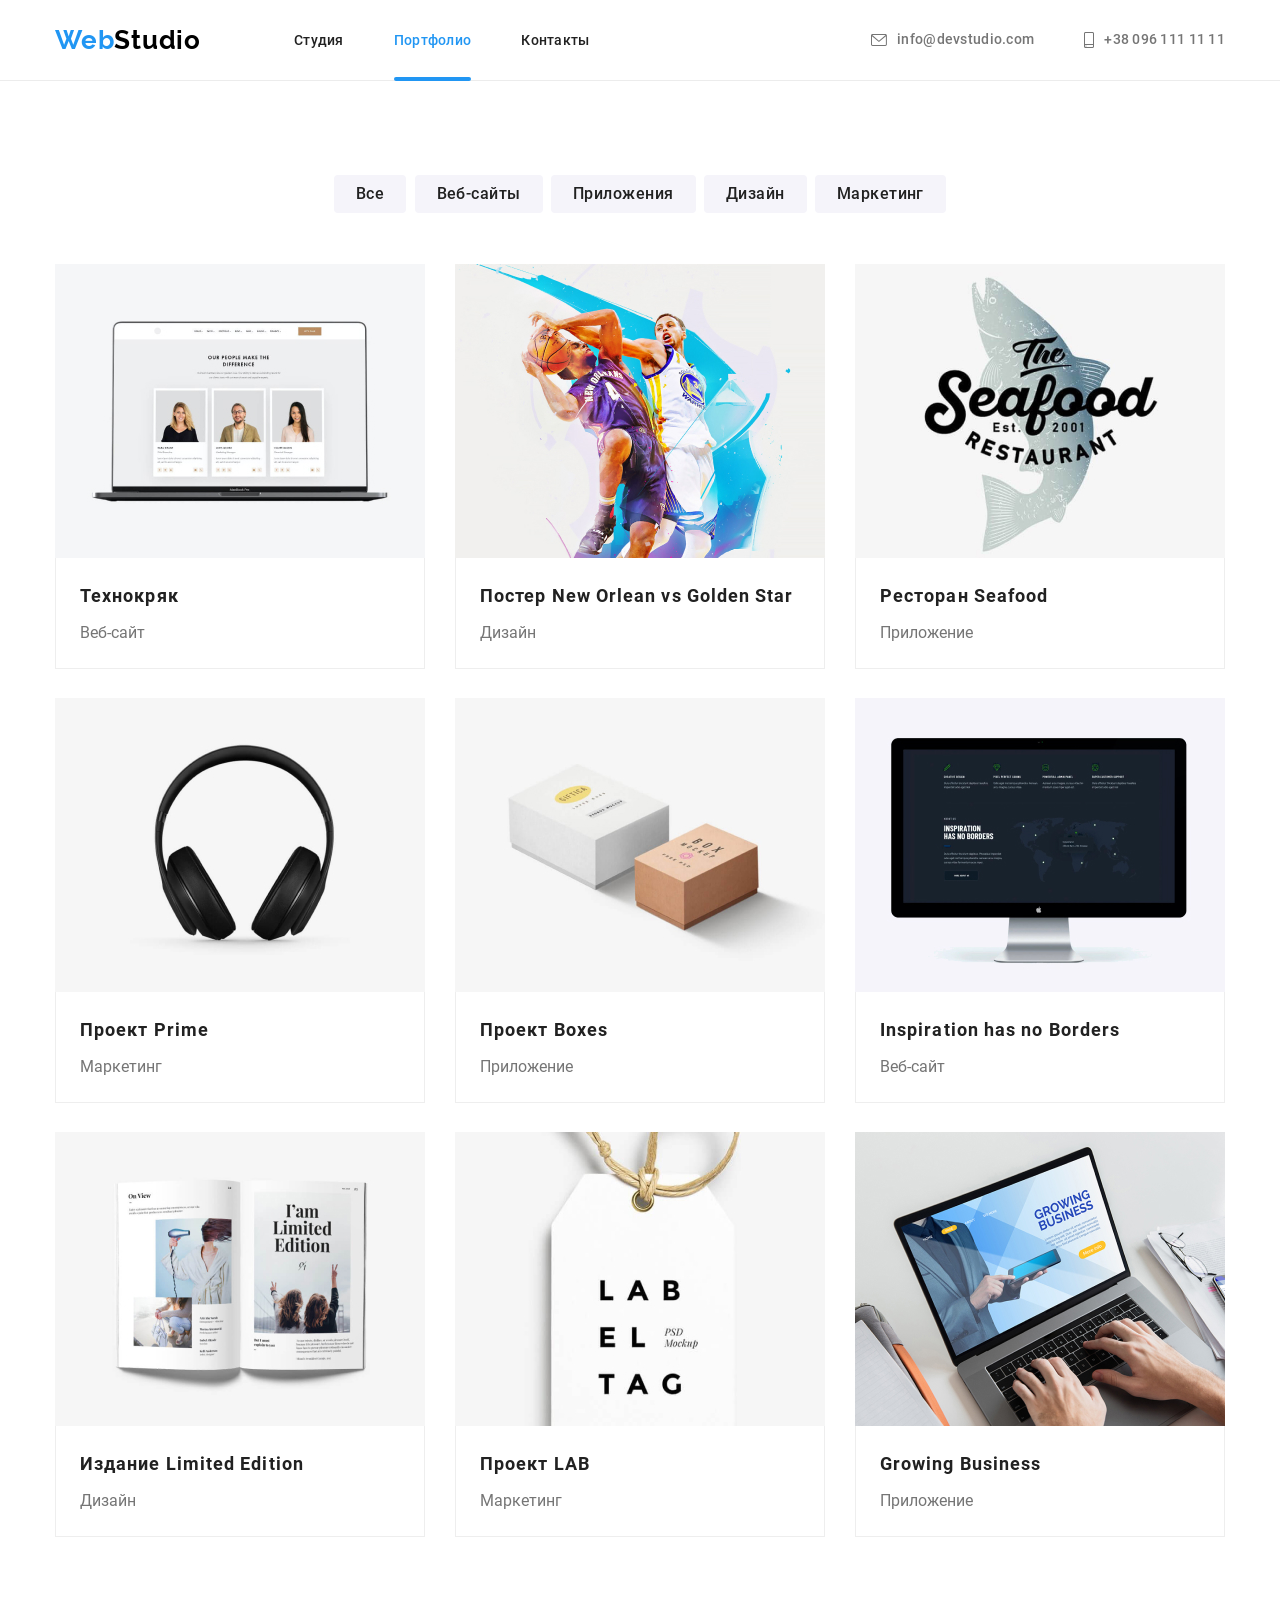
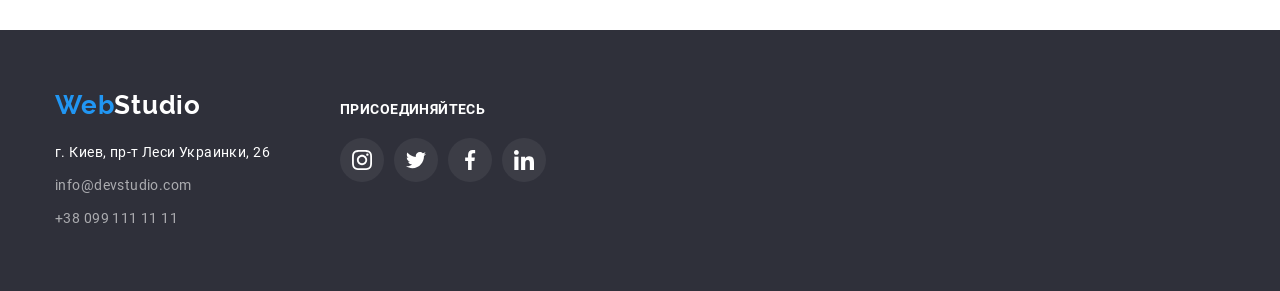
==== commit ccca41e9: "final changes" ====
--- a/portfolio.html
+++ b/portfolio.html
@@ -22,36 +22,34 @@
 
                 <ul class="nav-list">
                     <li class="nav-item">
+                        <a class="item-link" href="./index.html">Студия</a>
+                    </li>
+                    <li class="nav-item">
                         <a class="item-link nav-accent active" href="./portfolio.html">Портфолио</a>
-                    </li>
-                    <li class="nav-item">
-                        <a class="item-link nav-accent" href="./portfolio.html">Портфолио</a>
                     </li>
                     <li class="nav-item">
                         <a class="item-link" href="#">Контакты</a>
                     </li>
                 </ul>
             </nav>
-
-                <ul class="contacts">
-                    <li class="contacts-item">
-                        <a class="contacts-link" href="mailto:info@devstudio.com">
-                            <svg class="contacts-icon" width="16" height="12">
-                                <use href="./images/sprite.svg#icon-envelope"></use>
-                            </svg>
-                            info@devstudio.com
-                        </a>
-                    </li>
-                    <li class="contacts-item">
-                        <a class="contacts-link" href="tel:+380961111111">
-                            <svg class="contacts-icon" width="10" height="16">
-                                <use href="./images/sprite.svg#icon-smartphone"></use>
-                            </svg>
-                            +38 096 111 11 11
-                        </a>
-                    </li>
-                </ul>
-            
+            <ul class="contacts">
+                <li class="contacts-item">
+                    <a class="contacts-link" href="mailto:info@devstudio.com">
+                        <svg class="contacts-icon" width="16" height="12">
+                            <use href="./images/sprite.svg#icon-envelope"></use>
+                        </svg>
+                        info@devstudio.com
+                    </a>
+                </li>
+                <li class="contacts-item">
+                    <a class="contacts-link" href="tel:+380961111111">
+                        <svg class="contacts-icon" width="10" height="16">
+                            <use href="./images/sprite.svg#icon-smartphone"></use>
+                        </svg>
+                        +38 096 111 11 11
+                    </a>
+                </li>
+            </ul>
         </div>
     </header>
 
@@ -83,10 +81,11 @@
                     <li class="projects-list">
                         <a class="projects-link" href="#">
                             <div class="thumb">
-                                <p class="overlay">Технокряк это современная площадка распространения коронавируса. Компании используют эту
-                                    платформу для цифрового
-                                    шпионажа и атак на защищённые сервера конкурентов.</p>
-                                <img class="projects-img" src="images/portfolio/tehno.jpg" alt="Технокряк" width="380" height="294">
+                                <p class="overlay">Технокряк это современная площадка распространения коронавируса.
+                                    Компании используют эту платформу для цифрового
+                                    шпионажа и атак на защищённые сервера конкурентов.</p>
+                                <img class="projects-img" src="images/portfolio/tehno.jpg" alt="Технокряк" width="380"
+                                    height="294">
                             </div>
                             <div class="projects-discription">
                                 <h3 class="projects-name">Технокряк</h3>
@@ -96,13 +95,13 @@
                     </li>
                     <li class="projects-list">
                         <a class="projects-link" href="#">
-                        <div class="thumb">
-                            <p class="overlay">Технокряк это современная площадка распространения коронавируса. Компании используют эту
-                                платформу для цифрового
-                                шпионажа и атак на защищённые сервера конкурентов.</p>
-                            <img class="projects-img" src="images/portfolio/poster.jpg" alt="Постер New Orlean vs Golden Star" width="380"
-                                height="294">
-                        </div>
+                            <div class="thumb">
+                                <p class="overlay">Технокряк это современная площадка распространения коронавируса.
+                                    Компании используют эту платформу для цифрового
+                                    шпионажа и атак на защищённые сервера конкурентов.</p>
+                                <img class="projects-img" src="images/portfolio/poster.jpg"
+                                    alt="Постер New Orlean vs Golden Star" width="380" height="294">
+                            </div>
                             <div class="projects-discription">
                                 <h3 class="projects-name">Постер New Orlean vs Golden Star</h3>
                                 <p class="projects-title">Дизайн</p>
@@ -112,11 +111,11 @@
                     <li class="projects-list">
                         <a class="projects-link" href="#">
                             <div class="thumb">
-                                <p class="overlay">Технокряк это современная площадка распространения коронавируса. Компании используют эту
-                                    платформу для цифрового
-                                    шпионажа и атак на защищённые сервера конкурентов.</p>
-                                <img class="projects-img" src="images/portfolio/poster.jpg" alt="Постер New Orlean vs Golden Star" width="380"
-                                    height="294">
+                                <p class="overlay">Технокряк это современная площадка распространения коронавируса.
+                                    Компании используют эту платформу для цифрового
+                                    шпионажа и атак на защищённые сервера конкурентов.</p>
+                                <img class="projects-img" src="images/portfolio/seafood.jpg" alt="Ресторан Seafood"
+                                    width="380" height="294">
                             </div>
                             <div class="projects-discription">
                                 <h3 class="projects-name">Ресторан Seafood</h3>
@@ -127,11 +126,11 @@
                     <li class="projects-list">
                         <a class="projects-link" href="#">
                             <div class="thumb">
-                                <p class="overlay">Технокряк это современная площадка распространения коронавируса. Компании используют эту
-                                    платформу для цифрового
-                                    шпионажа и атак на защищённые сервера конкурентов.</p>
-                                <img class="projects-img" src="images/portfolio/poster.jpg" alt="Постер New Orlean vs Golden Star" width="380"
-                                    height="294">
+                                <p class="overlay">Технокряк это современная площадка распространения коронавируса.
+                                    Компании используют эту платформу для цифрового
+                                    шпионажа и атак на защищённые сервера конкурентов.</p>
+                                <img class="projects-img" src="images/portfolio/prime.jpg" alt="Проект Prime"
+                                    width="380" height="294">
                             </div>
                             <div class="projects-discription">
                                 <h3 class="projects-name">Проект Prime</h3>
@@ -142,11 +141,12 @@
                     <li class="projects-list">
                         <a class="projects-link" href="#">
                             <div class="thumb">
-                                <p class="overlay">Технокряк это современная площадка распространения коронавируса. Компании используют эту платформу для цифрового
-                                шпионажа и атак на защищённые сервера конкурентов.</p>
-                                <img class="projects-img" src="images/portfolio/poster.jpg" alt="Постер New Orlean vs Golden Star" width="380"
-                                    height="294">
-                            </div>  
+                                <p class="overlay">Технокряк это современная площадка распространения коронавируса.
+                                    Компании используют эту платформу для цифрового
+                                    шпионажа и атак на защищённые сервера конкурентов.</p>
+                                <img class="projects-img" src="images/portfolio/boxes.jpg" alt="Проект Boxes"
+                                    width="380" height="294">
+                            </div>
                             <div class="projects-discription">
                                 <h3 class="projects-name">Проект Boxes</h3>
                                 <p class="projects-title">Приложение</p>
@@ -155,13 +155,13 @@
                     </li>
                     <li class="projects-list">
                         <a class="projects-link" href="#">
-                        <div class="thumb">
-                            <p class="overlay">Технокряк это современная площадка распространения коронавируса. Компании используют эту
-                            платформу для цифрового
-                            шпионажа и атак на защищённые сервера конкурентов.</p>
-                        <img class="projects-img" src="images/portfolio/poster.jpg" alt="Постер New Orlean vs Golden Star" width="380"
-                        height="294">
-                        </div>
+                            <div class="thumb">
+                                <p class="overlay">Технокряк это современная площадка распространения коронавируса.
+                                    Компании используют эту платформу для цифрового
+                                    шпионажа и атак на защищённые сервера конкурентов.</p>
+                                <img class="projects-img" src="images/portfolio/inspiration.jpg"
+                                    alt="Inspiration has no Borders" width="380" height="294">
+                            </div>
                             <div class="projects-discription">
                                 <h3 class="projects-name">Inspiration has no Borders</h3>
                                 <p class="projects-title">Веб-сайт</p>
@@ -171,11 +171,11 @@
                     <li class="projects-list">
                         <a class="projects-link" href="#">
                             <div class="thumb">
-                                <p class="overlay">Технокряк это современная площадка распространения коронавируса. Компании используют эту
-                                    платформу для цифрового
-                                    шпионажа и атак на защищённые сервера конкурентов.</p>
-                                <img class="projects-img" src="images/portfolio/poster.jpg" alt="Постер New Orlean vs Golden Star" width="380"
-                                    height="294">
+                                <p class="overlay">Технокряк это современная площадка распространения коронавируса.
+                                    Компании используют эту платформу для цифрового
+                                    шпионажа и атак на защищённые сервера конкурентов.</p>
+                                <img class="projects-img" src="images/portfolio/limited.jpg"
+                                    alt="Издание Limited Edition" width="380" height="294">
                             </div>
                             <div class="projects-discription">
                                 <h3 class="projects-name">Издание Limited Edition</h3>
@@ -186,10 +186,10 @@
                     <li class="projects-list">
                         <a class="projects-link" href="#">
                             <div class="thumb">
-                                <p class="overlay">Технокряк это современная площадка распространения коронавируса. Компании используют эту
-                                    платформу для цифрового
-                                    шпионажа и атак на защищённые сервера конкурентов.</p>
-                                <img class="projects-img" src="images/portfolio/poster.jpg" alt="Постер New Orlean vs Golden Star" width="380"
+                                <p class="overlay">Технокряк это современная площадка распространения коронавируса.
+                                    Компании используют эту платформу для цифрового
+                                    шпионажа и атак на защищённые сервера конкурентов.</p>
+                                <img class="projects-img" src="images/portfolio/lab.jpg" alt="Проект LAB" width="380"
                                     height="294">
                             </div>
                             <div class="projects-discription">
@@ -201,11 +201,11 @@
                     <li class="projects-list">
                         <a class="projects-link" href="#">
                             <div class="thumb">
-                                <p class="overlay">Технокряк это современная площадка распространения коронавируса. Компании используют эту
-                                    платформу для цифрового
-                                    шпионажа и атак на защищённые сервера конкурентов.</p>
-                                <img class="projects-img" src="images/portfolio/poster.jpg" alt="Постер New Orlean vs Golden Star" width="380"
-                                    height="294">
+                                <p class="overlay">Технокряк это современная площадка распространения коронавируса.
+                                    Компании используют эту платформу для цифрового
+                                    шпионажа и атак на защищённые сервера конкурентов.</p>
+                                <img class="projects-img" src="images/portfolio/growing.jpg" alt="Growing Business"
+                                    width="380" height="294">
                             </div>
                             <div class="projects-discription">
                                 <h3 class="projects-name">Growing Business</h3>
--- a/css/style.css
+++ b/css/style.css
@@ -96,25 +96,15 @@
   margin-left: 93px;
 }
 
-.nav-item:not(:last-child) .contacts-item:not(:last-child) {
+.nav-item:not(:last-child),
+.contacts-item:not(:last-child) {
   margin-right: 50px;
 }
 
-.logo-accent {
-  color: var(--accent-text-color);
-}
-
-.item-link {
-  color: var(--primary-text-color);
-  font-size: 14px;
-  font-weight: 500;
-  font-style: normal;
-  line-height: 1.14;
-  letter-spacing: 0.02em;
-}
-
-.nav-accent {
-  color: var(--accent-text-color);
+.contacts {
+  display: flex;
+  align-items: center;
+  margin-left: auto;
 }
 
 .nav-logo {
@@ -126,18 +116,23 @@
   line-height: 1.19;
   letter-spacing: 0.03em;
 }
+
+.logo-accent {
+  color: var(--accent-text-color);
+}
+
+.item-link {
+  color: var(--primary-text-color);
+}
+
+.nav-accent {
+  color: var(--accent-text-color);
+}
+
 .contacts-link {
   display: flex;
   align-items: center;
   color: var(--secondary-text-color);
-}
-
-.contacts-link {
-  font-size: 14px;
-  font-weight: 500;
-  font-style: normal;
-  line-height: 1.14;
-  letter-spacing: 0.02em;
 }
 
 .contacts-link,
@@ -146,6 +141,14 @@
 
   padding-top: 32px;
   padding-bottom: 32px;
+
+  font-size: 14px;
+  font-weight: 500;
+  font-style: normal;
+  line-height: 1.14;
+  letter-spacing: 0.02em;
+
+  transition: color 250ms cubic-bezier(0.4, 0, 0.2, 1);
 }
 
 .item-link:hover,
@@ -153,12 +156,6 @@
 .contacts-link:hover,
 .contacts-link:focus {
   color: var(--accent-text-color);
-}
-
-.contacts-icon {
-  fill: currentColor;
-  margin-right: 10px;
-  vertical-align: middle;
 }
 
 .active {
@@ -176,6 +173,12 @@
   background-color: var(--accent-text-color);
   border-radius: 2px;
   transform: translateY(25%);
+}
+
+.contacts-icon {
+  fill: currentColor;
+  margin-right: 10px;
+  vertical-align: middle;
 }
 
 /* =========== HERO ==========*/
@@ -225,6 +228,7 @@
   letter-spacing: 0.06em;
   line-height: 1.87;
   align-items: center;
+  cursor: pointer;
 }
 
 /* ========= ADVANTAGES ======== */
@@ -264,7 +268,6 @@
   letter-spacing: 0.03em;
   text-transform: uppercase;
   margin-bottom: 10px;
-  cursor: pointer;
 }
 
 .advantage-text {
@@ -309,6 +312,7 @@
   font-size: 14px;
   text-align: center;
   text-transform: uppercase;
+
   transform: translateY(0);
 }
 
@@ -375,6 +379,9 @@
   height: 44px;
   border-radius: 50%;
   color: #afb1b8;
+
+  transition: color 250ms cubic-bezier(0.4, 0, 0.2, 1),
+    background-color 250ms cubic-bezier(0.4, 0, 0.2, 1);
 }
 
 .social-link:hover,
@@ -407,6 +414,9 @@
   height: 90px;
   border: 1px solid;
   border-radius: 4px;
+
+  transition: color 250ms cubic-bezier(0.4, 0, 0.2, 1),
+    border-color 250ms cubic-bezier(0.4, 0, 0.2, 1);
 }
 
 .customers-logo {
@@ -447,14 +457,18 @@
   border-radius: 4px;
   cursor: pointer;
   border: none;
-  box-shadow: 0px 3px 1px rgba(0, 0, 0, 0.1), 0px 1px 2px rgba(0, 0, 0, 0.08),
-    0px 2px 2px rgba(0, 0, 0, 0.12);
+
+  transition: background-color 250ms cubic-bezier(0.4, 0, 0.2, 1),
+    color 250ms cubic-bezier(0.4, 0, 0.2, 1),
+    box-shadow 250ms cubic-bezier(0.4, 0, 0.2, 1);
 }
 
 .filters-button:hover,
 .filters-button:focus {
   background-color: var(--accent-text-color);
   color: var(--reserve-text-color);
+  box-shadow: 0px 3px 1px rgba(0, 0, 0, 0.1), 0px 1px 2px rgba(0, 0, 0, 0.08),
+    0px 2px 2px rgba(0, 0, 0, 0.12);
 }
 
 /* ====== PORTFOLIO PROJECTS ======== */
@@ -476,6 +490,7 @@
 
 .projects-link {
   display: block;
+  transition: box-shadow 250ms cubic-bezier(0.4, 0, 0.2, 1);
 }
 
 .projects-link:hover,
@@ -516,17 +531,6 @@
   letter-spacing: 0.03;
 }
 
-/* ====== FOOTER ======== */
-.footer {
-  background-color: #2f303a;
-}
-
-.footer .container {
-  padding-top: 60px;
-  padding-bottom: 60px;
-  display: flex;
-}
-
 .thumb {
   position: relative;
   overflow: hidden;
@@ -555,6 +559,16 @@
   transform: translateY(0);
 }
 
+/* ====== FOOTER ======== */
+.footer {
+  background-color: #2f303a;
+}
+
+.footer .container {
+  padding-top: 60px;
+  padding-bottom: 60px;
+  display: flex;
+}
 .footer-social {
   margin-left: 70px;
   padding-top: 12px;
@@ -582,6 +596,8 @@
   border-radius: 50%;
   color: var(--reserve-text-color);
   background-color: #ffffff10;
+
+  transition: background-color 250ms cubic-bezier(0.4, 0, 0.2, 1);
 }
 
 .footer-social-icon {
